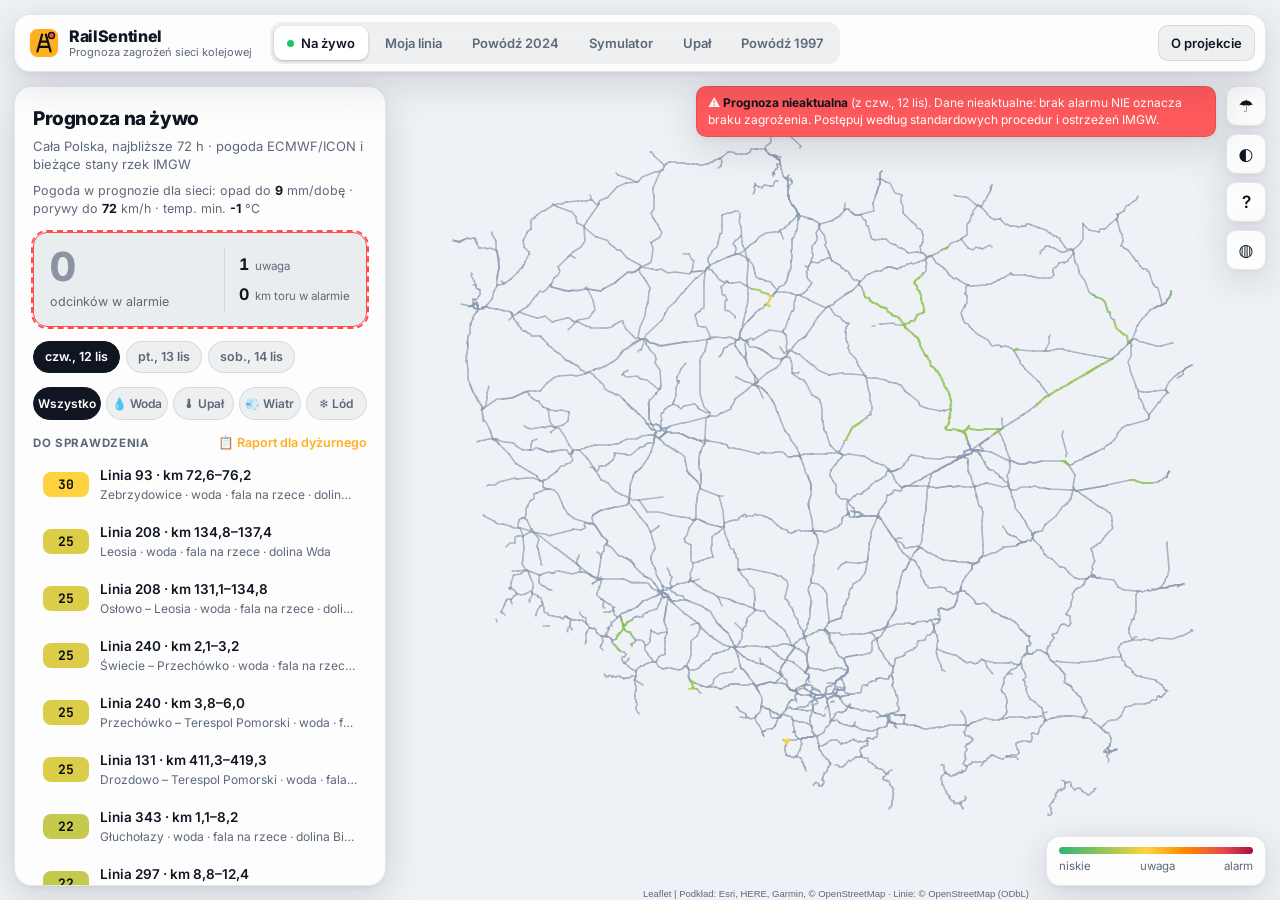
==== index.html @ 11c26b69 "Publikacja strony RailSentinel (2026-11-12 20:20)" ====
<!doctype html>
<html lang="pl" data-theme="dark">
<head>
<meta charset="utf-8">
<meta name="viewport" content="width=device-width, initial-scale=1, viewport-fit=cover">
<title>RailSentinel</title>
<meta name="description" content="RailSentinel – prognoza zagrożeń pogodowych dla każdego odcinka sieci kolejowej w Polsce na 72 h. Model ML + wodowskazy IMGW + prognoza pogody.">
<meta name="theme-color" content="#070b11">
<meta name="apple-mobile-web-app-capable" content="yes">
<meta name="apple-mobile-web-app-status-bar-style" content="black-translucent">
<meta name="apple-mobile-web-app-title" content="RailSentinel">
<meta property="og:title" content="RailSentinel – zanim pogoda uszkodzi tor">
<meta property="og:description" content="Prognoza zagrożeń infrastruktury kolejowej na 72 h dla całej Polski.">
<meta property="og:image" content="icons/icon-512.png">
<link rel="manifest" href="manifest.webmanifest">
<link rel="icon" href="icons/favicon.png">
<link rel="apple-touch-icon" href="icons/apple-touch-icon.png">
<link rel="stylesheet" href="vendor/leaflet/leaflet.min.css">
<link rel="preconnect" href="https://fonts.googleapis.com">
<link rel="stylesheet" href="https://fonts.googleapis.com/css2?family=Inter:wght@400;600;700;800&family=JetBrains+Mono:wght@700&display=swap" media="print" onload="this.media='all'">
<noscript><link rel="stylesheet" href="https://fonts.googleapis.com/css2?family=Inter:wght@400;600;700;800&family=JetBrains+Mono:wght@700&display=swap"></noscript>
<link rel="stylesheet" href="style.css">
</head>
<body>
<noscript><p style="padding:24px;font:16px/1.5 sans-serif">RailSentinel wymaga włączonego JavaScriptu. Opis projektu: <a href="about.html">O projekcie</a>.</p></noscript>
<div id="app">
  <div id="map"></div>

  <header class="topbar glass">
    <a class="brand" href="about.html" title="O projekcie">
      <svg viewBox="0 0 32 32" width="30" height="30" aria-hidden="true"><rect x="1" y="1" width="30" height="30" rx="8" fill="#ffb020"/><path d="M9 25 L14 7 M23 25 L18 7 M10.5 20h11 M12 14.5h8" stroke="#0b0f14" stroke-width="2.4" stroke-linecap="round"/><circle cx="24" cy="8" r="3.2" fill="#ff4d4f" stroke="#0b0f14" stroke-width="1.5"/></svg>
      <span><b>RailSentinel</b><small>Prognoza zagrożeń sieci kolejowej</small></span>
    </a>
    <nav class="tabs" id="modes" aria-label="Widok">
      <button data-mode="live"><i class="dot live"></i>Na żywo</button>
      <button data-mode="line">Moja linia</button>
      <button data-mode="replay2024" class="m-hide">Powódź 2024</button>
      <button data-mode="sim" class="m-hide">Symulator</button>
      <button data-mode="heat" class="m-hide">Upał</button>
      <button data-mode="y1997" class="m-hide">Powódź 1997</button>
      <button type="button" id="moreBtn" class="more" aria-haspopup="true" aria-expanded="false" aria-controls="moreMenu">Więcej ▾</button>
    </nav>
    <div class="actions">
      <button id="installBtn" class="btn primary" hidden>Zainstaluj</button>
      <a class="btn" href="about.html" aria-label="O projekcie"><span class="ab-i" aria-hidden="true">ⓘ</span><span class="ab-t">O projekcie</span></a>
    </div>
  </header>
  <div id="moreMenu" class="moremenu glass" hidden></div>

  <aside id="side" class="glass">
    <div class="grab" id="grab" role="button" aria-label="Rozwiń lub zwiń panel"></div>
    <div id="story" class="story"><h2>Ładowanie prognozy…</h2><p>Pobieram dane sieci kolejowej.</p></div>

    <div class="status" id="statusCard" aria-live="polite">
      <div class="st-main"><span id="kAlarm" class="st-num">–</span><span class="st-lbl" id="kAlarmLbl">odcinków w alarmie</span></div>
      <div class="st-side">
        <div><b id="kWarn">–</b><small>uwaga</small></div>
        <div><b id="kKm">–</b><small>km toru w alarmie</small></div>
      </div>
    </div>

    <div class="warncard" id="warnCard" hidden></div>

    <div class="ctrl" id="daysCtrl"><div class="seg" id="days"></div></div>

    <div class="ctrl" id="hzCtrl">
      <div class="seg hz" id="hazards">
        <button data-h="total" class="on">Wszystko</button>
        <button data-h="flood">💧 Woda</button>
        <button data-h="heat">🌡 Upał</button>
        <button data-h="wind">💨 Wiatr</button>
        <button data-h="ice">❄ Lód</button>
      </div>
    </div>

    <div id="lineCtrl" class="linebox" data-has="0" hidden>
      <div class="srch">
        <input id="lineInput" type="search" enterkeyhint="search" autocomplete="off" autocapitalize="none" spellcheck="false" placeholder="Linia, stacja lub miejscowość" aria-label="Linia, stacja lub miejscowość" aria-controls="sugg">
        <button id="geoBtn" class="btn big" aria-label="Znajdź linię w mojej okolicy"><span aria-hidden="true">📍</span><span class="gtxt"> Gdzie jestem</span></button>
      </div>
      <div id="sugg" class="sugg" role="listbox" hidden></div>
      <div id="near" class="near" hidden></div>
      <div id="recent" class="recent"></div>
      <div id="lineStatus" class="linestatus" aria-live="polite"></div>
      <div id="dayTiles" class="daytiles"></div>
      <div id="lineRounds" class="linerounds"></div>
      <details id="lineMore" class="linemore">
        <summary>Szczegóły: odcinki, schemat, ostrzeżenia IMGW</summary>
        <div id="lineAct" class="lineact"></div>
        <div id="lineWarn" class="linewarn"></div>
        <div id="lineStrip" class="linestrip"></div>
        <div id="lineTable"></div>
      </details>
      <div class="row acts"><button id="shareBtn" class="btn big">Udostępnij</button><button id="cardBtn" class="btn big">🖨 Karta obchodu</button><button id="csvLine" class="btn big">⬇ CSV</button></div>
      <div class="row"><span id="lineUpd" class="muted small"></span></div>
    </div>

    <div id="simCtrl" class="simbox" hidden>
      <div class="seg" id="presets">
        <button data-p="2024">Powódź 2024</button><button data-p="storm">Ulewa w Karkonoszach</button><button data-p="odra">Fala na Odrze</button><button data-p="clear">Wyczyść</button>
      </div>
      <p class="hint" id="simHint"></p>
      <label for="sRain">Opad w centrum (3 doby) <b id="vRain"></b></label><input type="range" id="sRain" min="20" max="320" value="180">
      <label for="sRad">Promień ulewy <b id="vRad"></b></label><input type="range" id="sRad" min="8" max="90" value="35">
      <label for="sSoil">Wilgotność gruntu (opad 30 dni) <b id="vSoil"></b></label><input type="range" id="sSoil" min="0" max="220" value="80">
      <label for="sRiver">Stan rzek <b id="vRiver"></b></label><input type="range" id="sRiver" min="0" max="40" value="5">
      <label for="sClim">Klimat: opady mocniejsze o <b id="vClim"></b></label><input type="range" id="sClim" min="0" max="40" value="0">
      <div class="climdelta" id="climDelta"></div>
    </div>

    <div class="list" id="topBox">
      <div class="list-h"><span id="topH">Do sprawdzenia</span><button id="briefBtn" class="link">📋 Raport dla dyżurnego</button></div>
      <ol id="top" class="top"></ol>
    </div>

    <footer class="foot">Dane: IMGW-PIB · © OpenStreetMap (ODbL) · Open-Meteo (ECMWF, ERA5) · <a href="status.html">Status i weryfikacja</a> · Prototyp studencki, nie jest systemem PKP PLK.</footer>
  </aside>

  <div id="issueCtrl" class="timeline glass" hidden>
    <button id="play" class="playbtn" aria-label="Odtwórz powódź">▶</button>
    <div class="tl-body">
      <div class="tl-top"><span>Prognoza wydana <b id="issueLbl"></b></span><span id="tlStat" class="tl-stat"></span></div>
      <div class="tl-cap" id="tlCap" aria-live="polite"></div>
      <input type="range" id="issue" min="0" max="6" value="3" aria-label="Moment wydania prognozy">
      <div class="tl-ticks" id="tlTicks"></div>
    </div>
  </div>

  <div class="legend glass" id="legend">
    <div class="lg-bar"></div>
    <div class="lg-lbl"><span>niskie</span><span>uwaga</span><span>alarm</span></div>
    <div class="lg-dmg" id="lgDmg"><i></i> faktycznie zniszczony</div>
  </div>
  <div class="mapbtns">
    <button id="rainBtn" class="btn icon" title="Warstwa opadu" aria-label="Warstwa opadu">☂</button>
    <button id="theme" class="btn icon" title="Jasny / ciemny" aria-label="Przełącz motyw">◐</button>
    <button id="helpBtn" class="btn icon" title="Szybki start" aria-label="Szybki start">?</button>
    <button id="cvdBtn" class="btn icon" title="Paleta przyjazna dla daltonistów" aria-label="Paleta przyjazna dla daltonistów" aria-pressed="false">◍</button>
  </div>
  <div id="updChip" class="updchip glass"></div>

  <div id="tour" class="tour glass" role="dialog" aria-labelledby="tourH" hidden>
    <button class="tour-x" data-go="close" aria-label="Zamknij">✕</button>
    <h3 id="tourH">Zobacz to w 30 sekund</h3>
    <p>RailSentinel codziennie wskazuje odcinki toru, które warto sprawdzić, zanim pogoda je uszkodzi. <span id="tourLive"></span> Zobacz, co system pokazałby przed powodzią z września 2024.</p>
    <div class="tour-b"><button id="tourPlay" class="btn primary big" data-go="replay">▶ Powódź 2024: odtwórz</button><button class="btn big" data-go="line">Moja linia</button></div>
    <button class="link" data-go="close">Pomiń</button>
  </div>

  <dialog id="briefDlg">
    <div class="dlg-h"><h2>Raport dla dyżurnego</h2><div><button id="print" class="btn">🖨 Drukuj A4</button> <button id="csvNet" class="btn">⬇ CSV</button> <button id="geoNet" class="btn">⬇ GeoJSON</button> <button id="copy" class="btn">Kopiuj</button> <button id="closeDlg" class="btn" aria-label="Zamknij">✕</button></div></div>
    <div id="brief" class="brief"></div>
  </dialog>
</div>
<div id="printArea" aria-hidden="true"></div>

<script defer src="vendor/leaflet/leaflet.min.js"></script>
<script defer src="data/segments.js"></script>
<script defer src="data/live.js"></script>
<script defer src="app.js"></script>
<script>
  if ("serviceWorker" in navigator && location.protocol.startsWith("http")) {
    addEventListener("load", () => setTimeout(() => navigator.serviceWorker.register("sw.js").catch(() => {}), 1500));
  }
</script>
</body>
</html>
---- style.css ----
:root {
  --bg: #eef1f5; --glass: rgba(255,255,255,.86); --solid: #ffffff; --ink: #0f1621; --muted: #5d6879;
  --line: rgba(15,22,33,.10); --chip: rgba(15,22,33,.06); --accent: #ffb020; --danger: #ff4d5a;
  --warn: #ffb020; --ok: #22c55e; --blue: #3b82f6;
  --shadow: 0 10px 40px rgba(15,22,33,.14), 0 2px 6px rgba(15,22,33,.06);
}
:root[data-theme="dark"] {
  --bg: #070b11; --glass: rgba(11,16,24,.80); --solid: #0e141d; --ink: #eef2f7; --muted: #8d99ab;
  --line: rgba(255,255,255,.08); --chip: rgba(255,255,255,.06);
  --shadow: 0 10px 40px rgba(0,0,0,.55), 0 1px 0 rgba(255,255,255,.04) inset;
}
* { box-sizing: border-box; }
html, body { margin: 0; height: 100%; background: var(--bg); color: var(--ink);
  font: 14px/1.45 Inter, system-ui, -apple-system, sans-serif; -webkit-font-smoothing: antialiased; overflow: hidden; }
button { font: inherit; color: inherit; cursor: pointer; }
a { color: inherit; }
[hidden] { display: none !important; }
#app { position: fixed; inset: 0; }
#map { position: absolute; inset: 0; background: var(--bg); }

.glass { background: var(--glass); backdrop-filter: blur(18px) saturate(1.4); -webkit-backdrop-filter: blur(18px) saturate(1.4);
  border: 1px solid var(--line); box-shadow: var(--shadow); }

.topbar { position: absolute; z-index: 1000; top: 14px; left: 14px; right: 14px; height: 58px; border-radius: 16px;
  display: flex; align-items: center; gap: 18px; padding: 0 10px 0 14px; }
.brand { display: flex; align-items: center; gap: 10px; text-decoration: none; flex: none; }
.brand span { display: flex; flex-direction: column; line-height: 1.15; }
.brand b { font-size: 16px; font-weight: 800; letter-spacing: -.02em; }
.brand small { font-size: 11px; color: var(--muted); }
.tabs { display: flex; gap: 4px; padding: 4px; background: var(--chip); border-radius: 12px; overflow-x: auto; scrollbar-width: none; flex: 0 1 auto; }
.tabs::-webkit-scrollbar { display: none; }
.tabs button { border: 0; background: transparent; border-radius: 9px; padding: 8px 13px; font-size: 13px; font-weight: 600;
  color: var(--muted); white-space: nowrap; display: flex; align-items: center; gap: 7px; transition: background .15s, color .15s; }
.tabs button:hover { color: var(--ink); }
.tabs button.on { background: var(--solid); color: var(--ink); box-shadow: 0 1px 3px rgba(0,0,0,.25); }
.dot { width: 7px; height: 7px; border-radius: 50%; display: inline-block; }
.dot.live { background: var(--ok); box-shadow: 0 0 0 0 rgba(34,197,94,.7); animation: pulse 2s infinite; }
@keyframes pulse { 0% { box-shadow: 0 0 0 0 rgba(34,197,94,.6); } 70% { box-shadow: 0 0 0 7px rgba(34,197,94,0); } 100% { box-shadow: 0 0 0 0 rgba(34,197,94,0); } }
.actions { margin-left: auto; display: flex; gap: 6px; flex: none; }
.btn { border: 1px solid var(--line); background: var(--chip); border-radius: 10px; padding: 8px 12px; font-size: 13px;
  font-weight: 600; text-decoration: none; display: inline-flex; align-items: center; gap: 6px; white-space: nowrap; }
.btn:hover { border-color: var(--muted); }
.btn.primary { background: var(--accent); color: #0b0f14; border-color: var(--accent); }
.btn.big { padding: 11px 14px; font-size: 14px; }
.btn.icon { width: 40px; height: 40px; justify-content: center; padding: 0; font-size: 17px; background: var(--glass);
  backdrop-filter: blur(14px); box-shadow: var(--shadow); }
.btn.icon.on { background: var(--blue); color: #fff; border-color: var(--blue); }
.link { white-space: nowrap; border: 0; background: none; padding: 0; color: var(--accent); font-size: 12.5px; font-weight: 600; }

#side { position: absolute; z-index: 900; top: 86px; left: 14px; bottom: 14px; width: 372px; border-radius: 18px;
  padding: 18px; display: flex; flex-direction: column; gap: 14px; overflow-y: auto; scrollbar-width: thin; }
.grab { display: none; }
.ab-i { display: none; }
#side > * { flex-shrink: 0; }
.seg.hz { display: grid; grid-template-columns: repeat(5, 1fr); gap: 5px; }
.seg.hz button { padding: 7px 4px; font-size: 12px; text-align: center; }
.story h2 { margin: 0; font-size: 19px; font-weight: 800; letter-spacing: -.02em; }
.story p { margin: 4px 0 0; color: var(--muted); font-size: 13px; }

.status { display: flex; gap: 12px; align-items: stretch; border-radius: 14px; padding: 14px 16px;
  background: linear-gradient(135deg, rgba(255,77,90,.18), rgba(255,77,90,.05)); border: 1px solid rgba(255,77,90,.28); }
.status.warn { background: linear-gradient(135deg, rgba(255,176,32,.18), rgba(255,176,32,.04)); border-color: rgba(255,176,32,.3); }
.status.ok { background: linear-gradient(135deg, rgba(34,197,94,.16), rgba(34,197,94,.04)); border-color: rgba(34,197,94,.28); }
.st-main { display: flex; flex-direction: column; flex: 1; }
.st-num { font-size: 40px; font-weight: 800; letter-spacing: -.04em; line-height: 1; font-variant-numeric: tabular-nums; }
.status .st-num { color: var(--danger); }
.status.warn .st-num { color: var(--warn); }
.status.ok .st-num { color: var(--ok); }
.st-lbl { font-size: 12.5px; color: var(--muted); margin-top: 6px; }
.st-side { display: flex; flex-direction: column; justify-content: center; gap: 6px; border-left: 1px solid var(--line); padding-left: 14px; }
.st-side div { display: flex; align-items: baseline; gap: 6px; }
.st-side b { font-size: 16px; font-variant-numeric: tabular-nums; }
.st-side small { color: var(--muted); font-size: 11.5px; }

.ctrl { display: flex; flex-direction: column; gap: 6px; }
.seg { display: flex; flex-wrap: wrap; gap: 6px; }
.seg button { border: 1px solid var(--line); background: var(--chip); border-radius: 999px; padding: 6px 11px; font-size: 12.5px; font-weight: 600; color: var(--muted); }
.seg button:hover { color: var(--ink); }
.seg button.on { background: var(--ink); color: var(--solid); border-color: var(--ink); }
input[type=range] { width: 100%; accent-color: var(--accent); }

.list { display: flex; flex-direction: column; gap: 6px; min-height: 0; }
.list-h { display: flex; justify-content: space-between; align-items: baseline; gap: 8px; font-size: 11.5px; text-transform: uppercase;
  letter-spacing: .06em; color: var(--muted); font-weight: 700; }
.list-h .link { text-transform: none; letter-spacing: 0; }
.top { list-style: none; margin: 0; padding: 0; display: flex; flex-direction: column; gap: 4px; }
.top li { display: flex; align-items: center; gap: 11px; padding: 8px 10px; border-radius: 11px; cursor: pointer; transition: background .12s; }
.top li:hover { background: var(--chip); }
.top .pill { flex: none; width: 46px; text-align: center; border-radius: 8px; padding: 4px 0; font: 700 13px "JetBrains Mono", monospace; color: #0b0f14; }
.top .t { display: flex; flex-direction: column; min-width: 0; }
.top .t b { font-size: 13.5px; font-weight: 600; white-space: nowrap; overflow: hidden; text-overflow: ellipsis; }
.top .t small { color: var(--muted); font-size: 12px; white-space: nowrap; overflow: hidden; text-overflow: ellipsis; }
.top .empty { color: var(--muted); cursor: default; }
.top .empty:hover { background: none; }
.tag { display: inline-block; border-radius: 6px; padding: 0 6px; font-size: 11px; font-weight: 700; }
.tag.r { background: rgba(255,77,90,.18); color: var(--danger); }
.tag.o { background: rgba(255,176,32,.2); color: #c27c00; }
:root[data-theme="dark"] .tag.o { color: var(--accent); }

.foot { margin-top: auto; color: var(--muted); font-size: 10.5px; opacity: .8; }

.linebox { display: flex; flex-direction: column; gap: 10px; }
.row { display: flex; gap: 8px; align-items: center; }
.linebox input { flex: 1; font: inherit; font-size: 18px; font-weight: 600; padding: 10px 12px; border-radius: 11px; border: 1px solid var(--line);
  background: var(--solid); color: var(--ink); min-width: 0; }
.linestatus { border-radius: 14px; padding: 14px; font-size: 14px; line-height: 1.45; background: var(--chip); }
.linestatus:empty { display: none; }
.linestatus b.big { display: block; font-size: 21px; letter-spacing: -.01em; margin-bottom: 2px; }
.linestatus.ok { background: rgba(34,197,94,.13); border: 1px solid rgba(34,197,94,.35); }
.linestatus.warn { background: rgba(255,176,32,.15); border: 1px solid rgba(255,176,32,.4); }
.linestatus.alarm { background: rgba(255,77,90,.15); border: 1px solid rgba(255,77,90,.45); }
.ltab { width: 100%; border-collapse: collapse; font-size: 13px; }
.ltab th, .ltab td { padding: 6px 4px; border-bottom: 1px solid var(--line); text-align: left; }
.ltab th { font-size: 11px; color: var(--muted); font-weight: 600; text-transform: uppercase; letter-spacing: .04em; }
.ltab td.c { text-align: center; width: 52px; }
.ltab tr { cursor: pointer; }
.chip { display: inline-block; min-width: 38px; text-align: center; border-radius: 6px; padding: 3px 4px; font: 700 12px "JetBrains Mono", monospace; color: #0b0f14; }
.small { font-size: 12px; } .muted { color: var(--muted); }

.simbox { display: flex; flex-direction: column; gap: 5px; }
.simbox label { font-size: 12px; color: var(--muted); display: flex; justify-content: space-between; margin-top: 4px; }
.simbox label b { color: var(--ink); font-variant-numeric: tabular-nums; }
.simbox .hint { margin: 4px 0 0; font-size: 12.5px; color: var(--muted); }
.climdelta { font-size: 12.5px; background: rgba(59,130,246,.14); border: 1px solid rgba(59,130,246,.3); border-radius: 10px; padding: 9px 11px; margin-top: 4px; }
.climdelta:empty { display: none; }
.mlbadge { display: inline-block; font: 500 11px "JetBrains Mono", monospace; background: var(--chip); border-radius: 6px; padding: 2px 7px; margin-top: 4px; }

.timeline { position: absolute; z-index: 900; left: 402px; right: 300px; bottom: 14px; border-radius: 16px; padding: 12px 16px;
  display: flex; gap: 14px; align-items: center; max-width: 780px; }
.playbtn { flex: none; width: 46px; height: 46px; border-radius: 50%; border: 0; background: var(--accent); color: #0b0f14;
  font-size: 17px; font-weight: 800; box-shadow: 0 4px 18px rgba(255,176,32,.45); }
.playbtn:hover { transform: scale(1.05); }
.tl-body { flex: 1; min-width: 0; }
.tl-top { display: flex; justify-content: space-between; gap: 10px; font-size: 12.5px; color: var(--muted); }
.tl-top b { color: var(--ink); }
.tl-stat b { color: var(--danger); }
.tl-ticks { display: flex; justify-content: space-between; font-size: 10.5px; color: var(--muted); margin-top: -2px; }

.legend { position: absolute; z-index: 900; right: 14px; bottom: 14px; border-radius: 14px; padding: 10px 12px; width: 220px; font-size: 11.5px; }
.lg-bar { height: 7px; border-radius: 4px; background: linear-gradient(90deg, #2bb673, #ffd23f 45%, #ff8a00 65%, #e5484d 85%, #a3133a); }
.lg-lbl { display: flex; justify-content: space-between; color: var(--muted); margin-top: 4px; }
.lg-dmg { margin-top: 7px; display: flex; gap: 8px; align-items: center; color: var(--muted); }
.lg-dmg i { width: 26px; height: 0; border-top: 3px dashed var(--ink); }
.mapbtns { position: absolute; z-index: 900; right: 14px; top: 86px; display: flex; flex-direction: column; gap: 8px; }
.updchip { position: absolute; z-index: 900; right: 64px; top: 86px; border-radius: 10px; padding: 7px 11px; font-size: 12px; color: var(--muted); }
.updchip b { color: var(--ink); }
.updchip:empty { display: none; }
.leaflet-control-zoom { display: none; }
.leaflet-control-attribution { background: transparent !important; font-size: 9.5px; color: var(--muted) !important; }
.leaflet-control-attribution a { color: var(--muted) !important; }
.leaflet-bottom.leaflet-right { right: 246px; }

.leaflet-popup-content-wrapper, .leaflet-popup-tip { background: var(--solid); color: var(--ink); box-shadow: var(--shadow); }
.leaflet-popup-content-wrapper { border-radius: 14px; border: 1px solid var(--line); }
.leaflet-popup-content { font: 13px/1.45 Inter, sans-serif; margin: 14px 16px; min-width: 250px; }
.leaflet-container a.leaflet-popup-close-button { color: var(--muted); top: 6px; right: 6px; }
.pp h4 { margin: 0 20px 2px 0; font-size: 15px; letter-spacing: -.01em; }
.pp .sub { color: var(--muted); font-size: 12px; margin-bottom: 10px; }
.pp .score { display: flex; align-items: center; gap: 12px; margin-bottom: 10px; }
.pp .score .pill { font: 800 22px "JetBrains Mono", monospace; border-radius: 10px; padding: 4px 10px; color: #0b0f14; }
.pp .score span { font-size: 12.5px; color: var(--muted); }
.pp .grid { display: grid; grid-template-columns: 1fr 1fr; gap: 6px; }
.pp .grid div { background: var(--chip); border-radius: 9px; padding: 6px 9px; }
.pp .grid small { display: block; color: var(--muted); font-size: 11px; }
.pp .grid b { font-variant-numeric: tabular-nums; }
.pp .why { margin-top: 10px; font-size: 12px; }
.pp .why > b { display: block; margin-bottom: 4px; }
.pp .bar { height: 5px; background: var(--chip); border-radius: 3px; overflow: hidden; margin: 2px 0 5px; }
.pp .bar i { display: block; height: 100%; background: var(--danger); }
.pp .act { margin-top: 10px; font-size: 12px; background: rgba(255,176,32,.12); border-radius: 9px; padding: 8px 10px; }

dialog { border: 1px solid var(--line); border-radius: 18px; background: var(--solid); color: var(--ink); box-shadow: var(--shadow);
  width: min(640px, calc(100vw - 32px)); max-height: 80vh; padding: 20px 22px; }
dialog::backdrop { background: rgba(0,0,0,.45); backdrop-filter: blur(3px); }
.dlg-h { display: flex; justify-content: space-between; align-items: center; margin-bottom: 10px; }
.dlg-h h2 { margin: 0; font-size: 18px; }
.brief { font-size: 13.5px; }
.brief p { margin: 0 0 8px; }
.brief ul { margin: 0 0 10px; padding-left: 18px; }
.brief li { margin-bottom: 4px; }

@media (max-width: 860px) {
  #app { --sh: 52vh; --top: max(8px, env(safe-area-inset-top)); }
  .topbar { top: var(--top); left: 8px; right: 8px; height: 50px; padding: 0 6px 0 8px; gap: 8px; border-radius: 14px; }
  .brand span { display: none; }
  .brand svg { width: 28px; height: 28px; }
  .tabs { flex: 1 1 auto; min-width: 0; padding: 3px; -webkit-mask-image: linear-gradient(90deg, #000 85%, transparent);
    mask-image: linear-gradient(90deg, #000 85%, transparent); }
  .tabs button { padding: 8px 11px; font-size: 13.5px; }
  .actions { margin-left: 0; }
  .actions .btn { padding: 0; width: 38px; height: 38px; justify-content: center; font-size: 17px; }
  .actions .ab-t { display: none; }
  .actions .ab-i { display: inline; }
  #installBtn { display: none !important; }
  .updchip { top: calc(var(--top) + 58px); left: 8px; right: auto; padding: 5px 9px; font-size: 11.5px; }
  .mapbtns { top: calc(var(--top) + 58px); right: 8px; }
  .btn.icon { width: 38px; height: 38px; }
  #side { top: auto; left: 0; right: 0; bottom: 0; width: auto; height: var(--sh); max-height: none; border-radius: 20px 20px 0 0;
    padding: 0 14px 14px; padding-bottom: max(14px, env(safe-area-inset-bottom)); gap: 12px; border-bottom: 0;
    transition: height .28s cubic-bezier(.2,.8,.2,1); overscroll-behavior: contain; touch-action: pan-y; }
  #side.drag { transition: none; }
  .grab { display: block; position: sticky; top: 0; z-index: 2; height: 24px; margin: 0 -14px -8px; flex: none; cursor: grab;
    touch-action: none; background: linear-gradient(var(--glass), transparent); }
  .grab::before { content: ""; display: block; width: 42px; height: 5px; border-radius: 3px; background: var(--muted); opacity: .55; margin: 9px auto 0; }
  .story { touch-action: none; }
  .story h2 { font-size: 18px; }
  .story p { font-size: 12.5px; display: -webkit-box; -webkit-line-clamp: 2; -webkit-box-orient: vertical; overflow: hidden; }
  .status { padding: 10px 14px; touch-action: none; }
  .st-num { font-size: 30px; }
  .st-lbl { margin-top: 3px; font-size: 12px; }
  .seg { flex-wrap: nowrap; overflow-x: auto; scrollbar-width: none; margin: 0 -14px; padding: 0 14px; }
  .seg::-webkit-scrollbar { display: none; }
  .seg button { flex: none; padding: 9px 14px; font-size: 13.5px; }
  .seg.hz { display: flex; }
  .seg.hz button { padding: 9px 13px; font-size: 13.5px; }
  .list-h { position: sticky; top: 16px; z-index: 1; background: var(--solid); margin: 0 -14px; padding: 8px 14px; border-radius: 10px; }
  .list-h .link { font-size: 13.5px; padding: 6px 0; }
  .top li { min-height: 52px; padding: 8px 6px; }
  .top .t b { font-size: 14.5px; }
  .top .t small { font-size: 12.5px; }
  .timeline { left: 8px; right: 8px; bottom: calc(var(--sh) + 8px); padding: 9px 12px; transition: bottom .28s cubic-bezier(.2,.8,.2,1); }
  .playbtn { width: 42px; height: 42px; }
  .tl-top { flex-wrap: wrap; column-gap: 8px; row-gap: 0; font-size: 12px; }
  .legend { display: none; }
  .leaflet-bottom.leaflet-right { right: 0; bottom: var(--sh); transition: bottom .28s cubic-bezier(.2,.8,.2,1); }
  .leaflet-control-attribution { font-size: 8.5px; line-height: 1.3; max-width: 100vw; padding: 1px 6px !important; }
  #side.drag ~ .timeline, .drag-on .leaflet-bottom.leaflet-right { transition: none; }
  .leaflet-popup-content { min-width: 0; width: min(290px, calc(100vw - 72px)) !important; margin: 12px 14px; }
  .linebox input { font-size: 20px; }
  .btn.big { padding: 12px 14px; font-size: 15px; }
  #app[data-sheet="full"] .updchip, #app[data-sheet="full"] .mapbtns, #app[data-sheet="full"] .leaflet-bottom, #app[data-sheet="full"] .timeline { opacity: 0; pointer-events: none; }
  .updchip, .mapbtns { transition: opacity .2s; }
  .foot { display: none; }
  .hm { display: none; }
  dialog { width: calc(100vw - 16px); max-height: 88dvh; padding: 16px; }
  .dlg-h { flex-wrap: wrap; gap: 10px; }
  .dlg-h > div { display: flex; gap: 6px; }
  .dlg-h .btn { padding: 9px 12px; }
}

.brief .km { color: var(--muted, #6b7785); font-size: 12px; }
.brief .vm { font-size: 12px; font-weight: 600; }
#printArea { display: none; }
@media print {
  @page { size: A4; margin: 14mm 14mm 16mm; }
  html, body { background: #fff !important; color: #000 !important; height: auto !important; overflow: visible !important; }
  #app { display: none !important; }
  #printArea { display: block !important; font: 11pt/1.4 Inter, Arial, sans-serif; color: #000; }
  #printArea header { display: flex; justify-content: space-between; align-items: baseline; border-bottom: 3px solid #ffb020; padding-bottom: 6px; font-size: 12pt; }
  #printArea header b { font-size: 16pt; }
  #printArea .meta { margin: 8px 0 10px; font-size: 10pt; color: #333; }
  #printArea .body ul { margin: 4px 0 10px 18px; padding: 0; }
  #printArea .body li { margin: 3px 0; break-inside: avoid; }
  #printArea .tag { border: 1px solid #000; padding: 0 4px; border-radius: 3px; font-weight: 700; font-size: 9pt; }
  #printArea .km, #printArea .vm { font-size: 9.5pt; color: #222; }
  #printArea table.sign { width: 100%; border-collapse: collapse; margin-top: 14px; font-size: 9pt; break-inside: avoid; }
  #printArea table.sign td { border: 1px solid #000; padding: 4px 6px; width: 33%; }
  #printArea table.sign tr:last-child td { height: 16mm; }
  #printArea footer { margin-top: 10px; font-size: 8pt; color: #444; }
}

.updchip.stale { background: rgba(255,77,79,.92) !important; color: #fff !important; max-width: 520px; white-space: normal; }
.status.stale { outline: 2px dashed #ff4d4f; }
.pp .conf { margin-top: 8px; font-size: 11.5px; opacity: .85; }
.pp .dec { margin-top: 6px; font-size: 11px; opacity: .75; }
.pp .warnbox, .brief .warnTxt { background: rgba(255,77,79,.14); border: 1px solid rgba(255,77,79,.5); color: inherit; }
.brief .proc { font-size: 12.5px; line-height: 1.45; background: rgba(127,127,127,.08); border-radius: 10px; padding: 10px 12px; margin-bottom: 10px; }
.brief .warnTxt { display: inline-block; padding: 2px 6px; border-radius: 6px; }
@media print { #printArea .proc { font-size: 9.5pt; border: 1px solid #999; padding: 6px 8px; margin-bottom: 8px; } }
.status.stale, .status.ok.stale { background: rgba(138,148,163,.16) !important; border-color: #ff4d4f !important; }
.status.stale .st-num { color: #8a94a3 !important; }

.warncard { border-radius: 14px; padding: 12px 14px; background: var(--chip); border: 1px solid var(--line); display: flex; flex-direction: column; gap: 8px; }
.wc-h { display: flex; justify-content: space-between; align-items: baseline; font-size: 13px; }
.wc-h span { color: var(--muted); font-size: 12px; }
.wc-none { font-size: 12.5px; color: var(--muted); }
.wc-row { display: flex; gap: 10px; align-items: flex-start; }
.wc-row .wt { display: flex; flex-direction: column; line-height: 1.3; font-size: 13px; }
.wc-row .wt small { color: var(--muted); font-size: 11.5px; }
.wdeg { flex: none; min-width: 30px; text-align: center; border-radius: 8px; padding: 3px 0; font-weight: 800; font-size: 12.5px; color: #0b0f14; background: #ffd23f; }
.wdeg.d2 { background: #ff8a00; }
.wdeg.d3 { background: #e5484d; color: #fff; }
.wc-cmp { font-size: 12.5px; line-height: 1.45; padding: 8px 10px; border-radius: 10px; background: var(--glass); border: 1px solid var(--line); }
.wc-ov { display: flex; gap: 8px; align-items: center; font-size: 12.5px; color: var(--muted); cursor: pointer; }
.wc-ov input { width: 16px; height: 16px; accent-color: var(--blue); }
.wc-src { font-size: 11px; color: var(--muted); line-height: 1.35; }
.linewarn { font-size: 12.5px; line-height: 1.5; padding: 10px 12px; border-radius: 12px; background: var(--chip); border: 1px solid var(--line); }
.linewarn:empty { display: none; }
.linewarn b { display: block; margin-bottom: 4px; }
.pp .why.imgw { border-top: 1px solid var(--line); }

.tour { position: absolute; z-index: 1100; left: 408px; bottom: 28px; width: min(420px, calc(100vw - 32px)); border-radius: 16px; padding: 18px 20px 14px; display: flex; flex-direction: column; gap: 10px; }
.tour h3 { margin: 0; font-size: 18px; letter-spacing: -.02em; }
.tour p { margin: 0; font-size: 13.5px; color: var(--muted); line-height: 1.5; }
.tour-b { display: flex; gap: 8px; flex-wrap: wrap; }
.tour-x { position: absolute; right: 10px; top: 8px; border: 0; background: none; color: var(--muted); font-size: 16px; padding: 6px; }
.tour .link { align-self: flex-start; }
.linerounds, .linestrip { border-radius: 14px; padding: 12px 14px; background: var(--chip); border: 1px solid var(--line); font-size: 13px; }
.rd-h { font-size: 11px; color: var(--muted); font-weight: 700; text-transform: uppercase; letter-spacing: .05em; margin-bottom: 6px; }
.rd-day > b { display: block; font-size: 12px; margin: 8px 0 4px; }
.rd { display: flex; gap: 10px; align-items: center; padding: 6px 4px; border-radius: 10px; cursor: pointer; }
.rd:hover, .rd:focus-visible { background: var(--glass); outline: none; }
.rd .t { display: flex; flex-direction: column; line-height: 1.3; }
.rd .t small { color: var(--muted); font-size: 11.5px; }
.linestrip svg { width: 100%; height: auto; display: block; }
.linestrip text { fill: var(--muted); font-family: Inter, system-ui, sans-serif; }
.linestrip rect { cursor: pointer; }
.wx { margin-top: 8px; font-size: 12.5px; color: var(--muted); line-height: 1.45; }
.wx b { color: var(--ink); }
.demo { display: block; margin-top: 8px; text-align: left; }
.tl-cap { margin-top: 4px; font-size: 12.5px; line-height: 1.4; color: var(--ink); }
.tl-cap b { color: var(--danger); }
#print + #csvNet, #csvNet + #geoNet { margin-left: 0; }
@media print { #printArea h3 { margin: 10px 0 4px; font-size: 11pt; } #printArea table.rtab { width: 100%; border-collapse: collapse; font-size: 10pt; margin-bottom: 6px; } #printArea table.rtab td, #printArea table.rtab th { border: 1px solid #000; padding: 5px 7px; text-align: left; vertical-align: top; } #printArea table.rtab td:last-child { width: 36%; height: 12mm; } }
@media (max-width: 860px) {
  .tour { left: 50%; transform: translateX(-50%); bottom: auto; top: calc(max(8px, env(safe-area-inset-top)) + 58px); width: calc(100vw - 20px); }
  .tl-cap { font-size: 12px; }
}

button:focus-visible, a:focus-visible, input:focus-visible, .rd:focus-visible, #top li:focus-visible { outline: 2px solid var(--accent); outline-offset: 2px; }
#top li:focus-visible { border-radius: 10px; }
:root[data-cvd="1"] .lg-bar { background: linear-gradient(90deg, #2c7bb6, #ffe066 45%, #fd8d3c 65%, #d73027 85%, #800026); }
@media (prefers-reduced-motion: reduce) {
  *, *::before, *::after { animation: none !important; transition: none !important; }
}

.srch { display: flex; gap: 8px; align-items: stretch; }
.srch input { flex: 1; }
.sugg { display: flex; flex-direction: column; border-radius: 14px; overflow: hidden; border: 1px solid var(--line); background: var(--solid); }
.sugg button { text-align: left; border: 0; border-bottom: 1px solid var(--line); background: none; padding: 10px 14px; min-height: 52px; display: flex; flex-direction: column; justify-content: center; gap: 1px; }
.sugg button:last-child { border-bottom: 0; }
.sugg button b { font-size: 15.5px; }
.sugg button small { color: var(--muted); font-size: 12.5px; }
.sugg button:hover, .sugg button:active { background: var(--chip); }
.near, .recent { display: flex; flex-wrap: wrap; gap: 8px; align-items: center; font-size: 13px; color: var(--muted); }
.recent:empty { display: none; }
.rc-h { font-size: 12.5px; }
.rc { border: 1px solid var(--line); background: var(--chip); border-radius: 999px; padding: 7px 14px; min-height: 40px; font-weight: 700; font-size: 14.5px; display: inline-flex; align-items: center; gap: 7px; color: var(--ink); }
.rc i { width: 10px; height: 10px; border-radius: 50%; display: inline-block; flex: none; }
.rc small { font-weight: 500; color: var(--muted); }
.rc.on { background: var(--solid); border-color: var(--accent); }
.ls { display: flex; gap: 12px; align-items: center; }
.ls-ic { flex: none; width: 46px; height: 46px; border-radius: 50%; display: flex; align-items: center; justify-content: center; font-size: 23px; background: rgba(127,127,127,.2); }
.linestatus.ok .ls-ic { background: rgba(34,197,94,.28); }
.linestatus.warn .ls-ic { background: rgba(255,176,32,.34); }
.linestatus.alarm .ls-ic { background: rgba(255,77,90,.34); }
.linestatus .ls .muted { display: block; }
.linestatus p { margin: 8px 0 0; }
.linestatus p.act { font-size: 12.5px; color: var(--muted); }
.daytiles { display: grid; grid-template-columns: repeat(3, 1fr); gap: 8px; }
.daytiles:empty { display: none; }
.dt { border: 1px solid var(--line); border-radius: 14px; padding: 9px 6px; background: var(--chip); display: flex; flex-direction: column; align-items: center; gap: 1px; min-height: 76px; color: var(--ink); }
.dt .dd { font-size: 12px; color: var(--muted); font-weight: 600; }
.dt b { font-size: 19px; letter-spacing: -.02em; font-variant-numeric: tabular-nums; white-space: nowrap; }
.dt small { font-size: 12px; color: var(--muted); }
.dt.ok b { color: var(--ok); }
.dt.warn { background: rgba(255,176,32,.16); border-color: rgba(255,176,32,.55); }
.dt.warn b { color: var(--warn); }
.dt.alarm { background: rgba(255,77,90,.16); border-color: rgba(255,77,90,.6); }
.dt.alarm b { color: var(--danger); }
.dt.sel { box-shadow: 0 0 0 2px var(--accent); }
.linemore { border-radius: 14px; background: var(--chip); border: 1px solid var(--line); padding: 0 12px; }
.linemore summary { cursor: pointer; padding: 14px 0; font-weight: 700; font-size: 14px; display: flex; justify-content: space-between; gap: 10px; list-style: none; }
.linemore summary::-webkit-details-marker { display: none; }
.linemore summary::after { content: "▾"; color: var(--muted); }
.linemore[open] summary::after { content: "▴"; }
.linemore[open] > :not(summary) { margin-bottom: 12px; }
.acts { flex-wrap: wrap; }
.acts .btn { flex: 1 1 28%; justify-content: center; }
.tabs button.more { display: none; }
.moremenu { position: absolute; z-index: 1200; top: calc(var(--top, 14px) + 56px); right: 8px; left: 8px; display: flex; flex-direction: column; gap: 2px; padding: 8px; border-radius: 16px; }
.moremenu[hidden] { display: none; }
.moremenu button, .moremenu a { display: flex; align-items: center; min-height: 52px; padding: 0 14px; border: 0; background: none; border-radius: 12px; font-size: 16px; font-weight: 600; text-decoration: none; color: var(--ink); text-align: left; }
.moremenu button:active, .moremenu a:active { background: var(--chip); }
.moremenu a { color: var(--muted); font-weight: 500; }
.cta { width: 100%; justify-content: center; margin-top: 10px; min-height: 52px; font-size: 16px; }

@media (max-width: 860px) {
  .tabs button.more { display: flex; }
  .tabs { -webkit-mask-image: none; mask-image: none; }
  .tabs button { min-height: 40px; font-size: 14px; padding: 8px 12px; }
  .tabs button.m-hide { display: none; }
  .tabs button[data-mode="line"] { order: -1; }
  .tabs button.more.on { background: var(--solid); color: var(--ink); box-shadow: 0 1px 3px rgba(0,0,0,.25); }
  #app[data-mode="line"] #story { display: none; }
  .wx, .demo { display: none; }
  .seg button, .seg.hz button { min-height: 44px; }
  .linebox { gap: 12px; }
  .srch { flex-direction: column; }
  .linebox input { height: 56px; font-size: 18px; padding: 0 14px; }
  #geoBtn { min-height: 52px; font-size: 16px; justify-content: center; }
  .linestatus { padding: 14px; font-size: 15px; }
  .linestatus b.big { font-size: 19px; }
  .dt { min-height: 82px; }
  .dt b { font-size: 21px; }
  .rc { min-height: 44px; font-size: 15.5px; }
  .rd { min-height: 56px; }
  .rd .t b { font-size: 15px; }
  .ltab td { padding: 10px 4px; font-size: 14px; }
  .ltab td.c { width: 58px; }
  .chip { min-width: 44px; padding: 5px 4px; font-size: 13px; }
  .acts .btn { flex-basis: 100%; min-height: 48px; }
  .top li { min-height: 58px; }
  .tour { top: calc(max(8px, env(safe-area-inset-top)) + 58px); }
  .grab { height: 30px; }
  .grab::before { width: 52px; height: 6px; margin-top: 11px; }
}
.lineact { font-size: 13px; line-height: 1.45; color: var(--muted); }
.lineact:empty { display: none; }
.lineact b { color: var(--ink); }
.rc.warn { background: rgba(255,176,32,.16); border-color: rgba(255,176,32,.55); }
.rc.alarm { background: rgba(255,77,90,.16); border-color: rgba(255,77,90,.6); }
@media (max-width: 860px) {
  .srch { flex-direction: row; }
  .srch input { flex: 1 1 auto; min-width: 0; }
  #geoBtn { flex: none; width: 56px; min-height: 56px; padding: 0; font-size: 22px; }
  #geoBtn .gtxt { display: none; }
  .acts { flex-wrap: nowrap; gap: 6px; }
  .acts .btn { flex: 1 1 0; min-width: 0; padding: 10px 6px; font-size: 13.5px; min-height: 46px; }
}
.linerounds:empty, .linestrip:empty { display: none; }
#lineCtrl[data-has="0"] .linemore, #lineCtrl[data-has="0"] .acts, #lineCtrl[data-has="0"] #lineUpd { display: none; }
@media (max-width: 860px) {
  .near, .recent { flex-wrap: nowrap; overflow-x: auto; scrollbar-width: none; margin: 0 -14px; padding: 0 14px; }
  .near::-webkit-scrollbar, .recent::-webkit-scrollbar { display: none; }
  .near > *, .recent > * { flex: none; }
}
@media (max-width: 860px) {
  #theme, #helpBtn, #cvdBtn { display: none; }
  .small, .muted.small { font-size: 12.5px; }
  .top .t small, .rd .t small, .dt small, .wc-row .wt small, .wc-src { font-size: 12.5px; }
  .leaflet-popup-close-button { width: 44px !important; height: 44px !important; font-size: 28px !important; line-height: 44px !important; padding: 0 !important; text-align: center; }
  .leaflet-popup-content-wrapper { border-radius: 16px; }
}
@media (max-width: 400px) {
  .brand { display: none; }
  .topbar { padding-left: 6px; }
  .tabs { flex: 1 1 auto; justify-content: space-between; }
  .tabs button { padding: 8px 10px; }
}
@media (max-width: 340px) {
  .tabs button { padding: 8px 6px; font-size: 13px; }
  .tabs { padding: 2px; gap: 2px; }
}
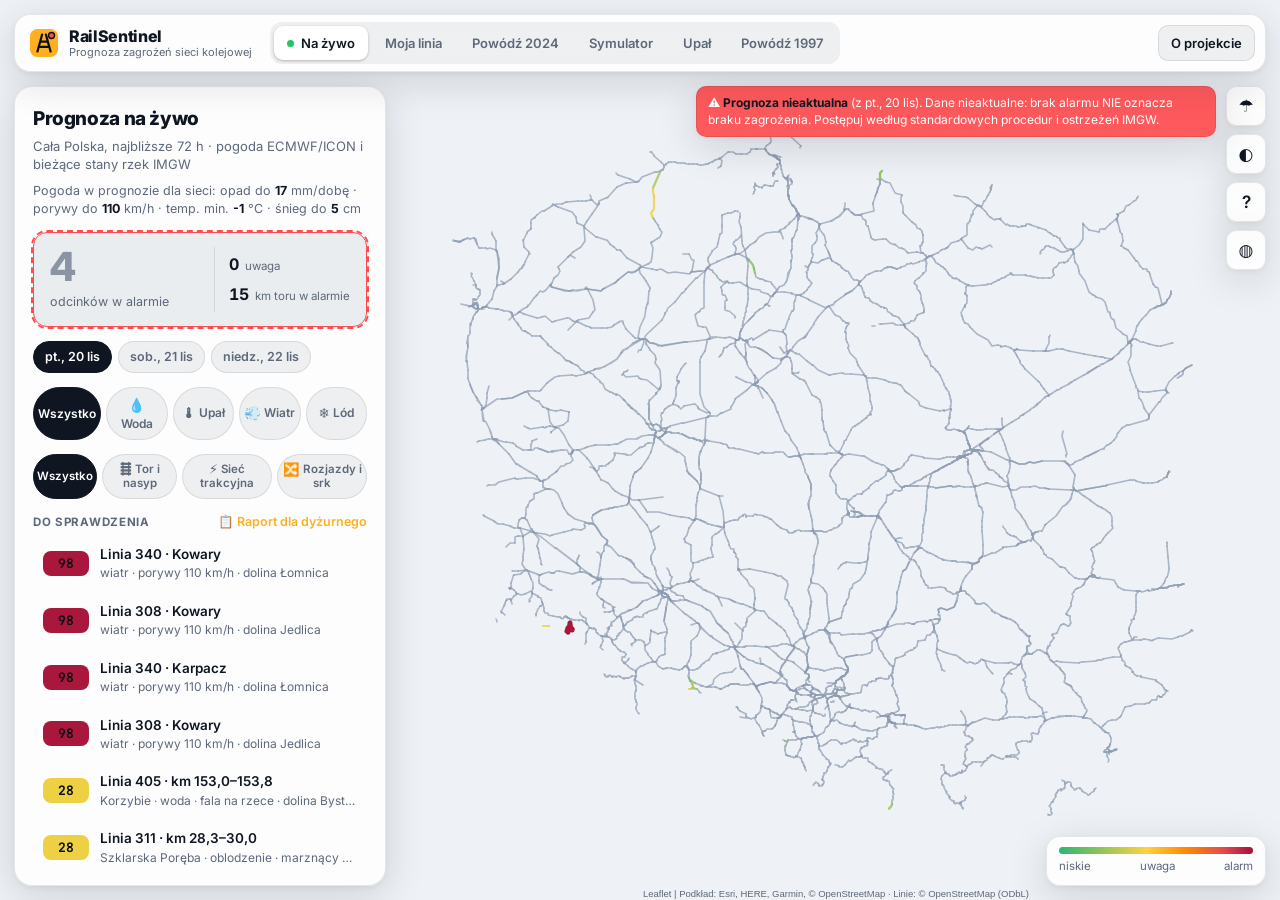
==== commit 1ba068a4: "Publikacja strony RailSentinel (2026-11-20 18:30)" ====
--- a/index.html
+++ b/index.html
@@ -64,16 +64,30 @@
     <div class="ctrl" id="daysCtrl"><div class="seg" id="days"></div></div>
 
     <div class="ctrl" id="hzCtrl">
-      <div class="seg hz" id="hazards">
+      <div class="seg hz" id="hazards" role="group" aria-label="Zagrożenie">
         <button data-h="total" class="on">Wszystko</button>
-        <button data-h="flood">💧 Woda</button>
-        <button data-h="heat">🌡 Upał</button>
-        <button data-h="wind">💨 Wiatr</button>
-        <button data-h="ice">❄ Lód</button>
+        <button data-h="flood"><span class="ic" aria-hidden="true">💧</span> Woda</button>
+        <button data-h="heat"><span class="ic" aria-hidden="true">🌡</span> Upał</button>
+        <button data-h="wind"><span class="ic" aria-hidden="true">💨</span> Wiatr</button>
+        <button data-h="ice"><span class="ic" aria-hidden="true">❄</span> Lód</button>
       </div>
     </div>
 
+    <div class="ctrl" id="objCtrl" hidden>
+      <div class="seg obj" id="objects" role="group" aria-label="Obiekt do sprawdzenia">
+        <button type="button" data-o="all" class="on" aria-pressed="true">Wszystko</button>
+        <button type="button" data-o="trk" aria-pressed="false"><span class="ic" aria-hidden="true">🛤</span> Tor i nasyp</button>
+        <button type="button" data-o="cat" aria-pressed="false"><span class="ic" aria-hidden="true">⚡</span> Sieć trakcyjna</button>
+        <button type="button" data-o="sw" aria-pressed="false"><span class="ic" aria-hidden="true">🔀</span> Rozjazdy i srk</button>
+      </div>
+    </div>
+    <div class="objnote" id="objNote" hidden></div>
+
     <div id="lineCtrl" class="linebox" data-has="0" hidden>
+      <div class="seg scope" id="scope" role="group" aria-label="Zakres widoku: linia lub rejon">
+        <button type="button" data-s="line" class="on" aria-pressed="true">Moja linia</button>
+        <button type="button" data-s="region" aria-pressed="false">Mój rejon</button>
+      </div>
       <div class="srch">
         <input id="lineInput" type="search" enterkeyhint="search" autocomplete="off" autocapitalize="none" spellcheck="false" placeholder="Linia, stacja lub miejscowość" aria-label="Linia, stacja lub miejscowość" aria-controls="sugg">
         <button id="geoBtn" class="btn big" aria-label="Znajdź linię w mojej okolicy"><span aria-hidden="true">📍</span><span class="gtxt"> Gdzie jestem</span></button>
@@ -83,6 +97,12 @@
       <div id="recent" class="recent"></div>
       <div id="lineStatus" class="linestatus" aria-live="polite"></div>
       <div id="dayTiles" class="daytiles"></div>
+      <div id="radiusCtrl" class="seg radius" role="group" aria-label="Zasięg rejonu wokół stacji" hidden>
+        <button type="button" data-r="5">5 km</button>
+        <button type="button" data-r="10" class="on">10 km</button>
+        <button type="button" data-r="20">20 km</button>
+        <button type="button" data-r="adj">Sąsiednie stacje</button>
+      </div>
       <div id="lineRounds" class="linerounds"></div>
       <details id="lineMore" class="linemore">
         <summary>Szczegóły: odcinki, schemat, ostrzeżenia IMGW</summary>
@@ -113,7 +133,7 @@
       <ol id="top" class="top"></ol>
     </div>
 
-    <footer class="foot">Dane: IMGW-PIB · © OpenStreetMap (ODbL) · Open-Meteo (ECMWF, ERA5) · <a href="status.html">Status i weryfikacja</a> · Prototyp studencki, nie jest systemem PKP PLK.</footer>
+    <footer class="foot">Dane: IMGW-PIB · © OpenStreetMap (ODbL) · Open-Meteo (ECMWF, ERA5) · <a href="status.html">Status i weryfikacja</a> · Prototyp studencki, nie jest systemem PKP PLK. · © 2026 M. Onisiewicz, <a href="https://github.com/maciejonisiewicz/railsentinel/blob/main/LICENSE">wszelkie prawa zastrzeżone</a></footer>
   </aside>
 
   <div id="issueCtrl" class="timeline glass" hidden>
--- a/style.css
+++ b/style.css
@@ -443,3 +443,46 @@
   .tabs button { padding: 8px 6px; font-size: 13px; }
   .tabs { padding: 2px; gap: 2px; }
 }
+
+.seg .ic { font-size: 1.15em; vertical-align: -.05em; }
+.seg.obj { display: grid; grid-template-columns: .85fr 1fr 1.2fr 1.2fr; gap: 5px; }
+.seg.obj button { padding: 7px 3px; font-size: 11.5px; text-align: center; line-height: 1.15; }
+.objnote { font-size: 12.5px; line-height: 1.45; color: var(--muted); background: var(--chip); border: 1px solid var(--line); border-radius: 12px; padding: 9px 11px; }
+.objnote b { color: var(--ink); }
+.seg.scope { display: grid; grid-template-columns: 1fr 1fr; gap: 6px; }
+.seg.scope button { padding: 9px 8px; font-size: 14px; text-align: center; min-height: 40px; }
+.seg.radius button { padding: 8px 12px; font-size: 13px; min-height: 38px; }
+.pp .grid.obj { margin-top: 6px; grid-template-columns: repeat(3, 1fr); }
+.pp .grid.obj .o.cur { box-shadow: 0 0 0 2px var(--accent); }
+.pp .objnote2 { margin-top: 4px; font-size: 11px; }
+@media (max-width: 860px) {
+  .seg.obj { display: flex; margin: 0 -14px; padding: 0 14px; }
+  .seg.obj button { padding: 9px 13px; font-size: 14px; line-height: 1.2; }
+  .seg .ic { font-size: 1.4em; margin-right: 2px; }
+  .seg.scope { display: grid; overflow: visible; margin: 0; padding: 0; }
+  .seg.scope button { min-height: 48px; font-size: 15.5px; }
+  .seg.radius { margin: 0 -14px; padding: 0 14px; }
+  .seg.radius button { min-height: 44px; font-size: 14px; }
+  .objnote { font-size: 13px; padding: 10px 12px; }
+}
+#lineCtrl[data-has="0"] #objCtrl, #lineCtrl[data-has="0"] #objNote { display: none; }
+@media (max-width: 860px) and (max-height: 700px) {
+  .linebox { gap: 8px; }
+  .linebox input { height: 50px; }
+  #geoBtn { width: 50px; min-height: 50px; }
+  .linestatus { padding: 10px 12px; }
+  .linestatus p { margin: 4px 0 0; font-size: 14px; line-height: 1.35; }
+  .linestatus b.big { font-size: 18px; }
+  .dt { min-height: 68px; padding: 6px; }
+  .dt b { font-size: 19px; }
+  .rc { min-height: 44px; }
+}
+@media (max-width: 860px) {
+  .linebox { gap: 10px; }
+  .linestatus { padding: 11px 13px; }
+  .dt { min-height: 78px; padding: 7px 6px; }
+}
+@media (max-width: 860px) and (max-height: 700px) {
+  #near:not([hidden]) + #radiusCtrl + #recent, #near:not([hidden]) ~ #recent { display: none; }
+  .seg.scope button { min-height: 44px; font-size: 15px; }
+}
